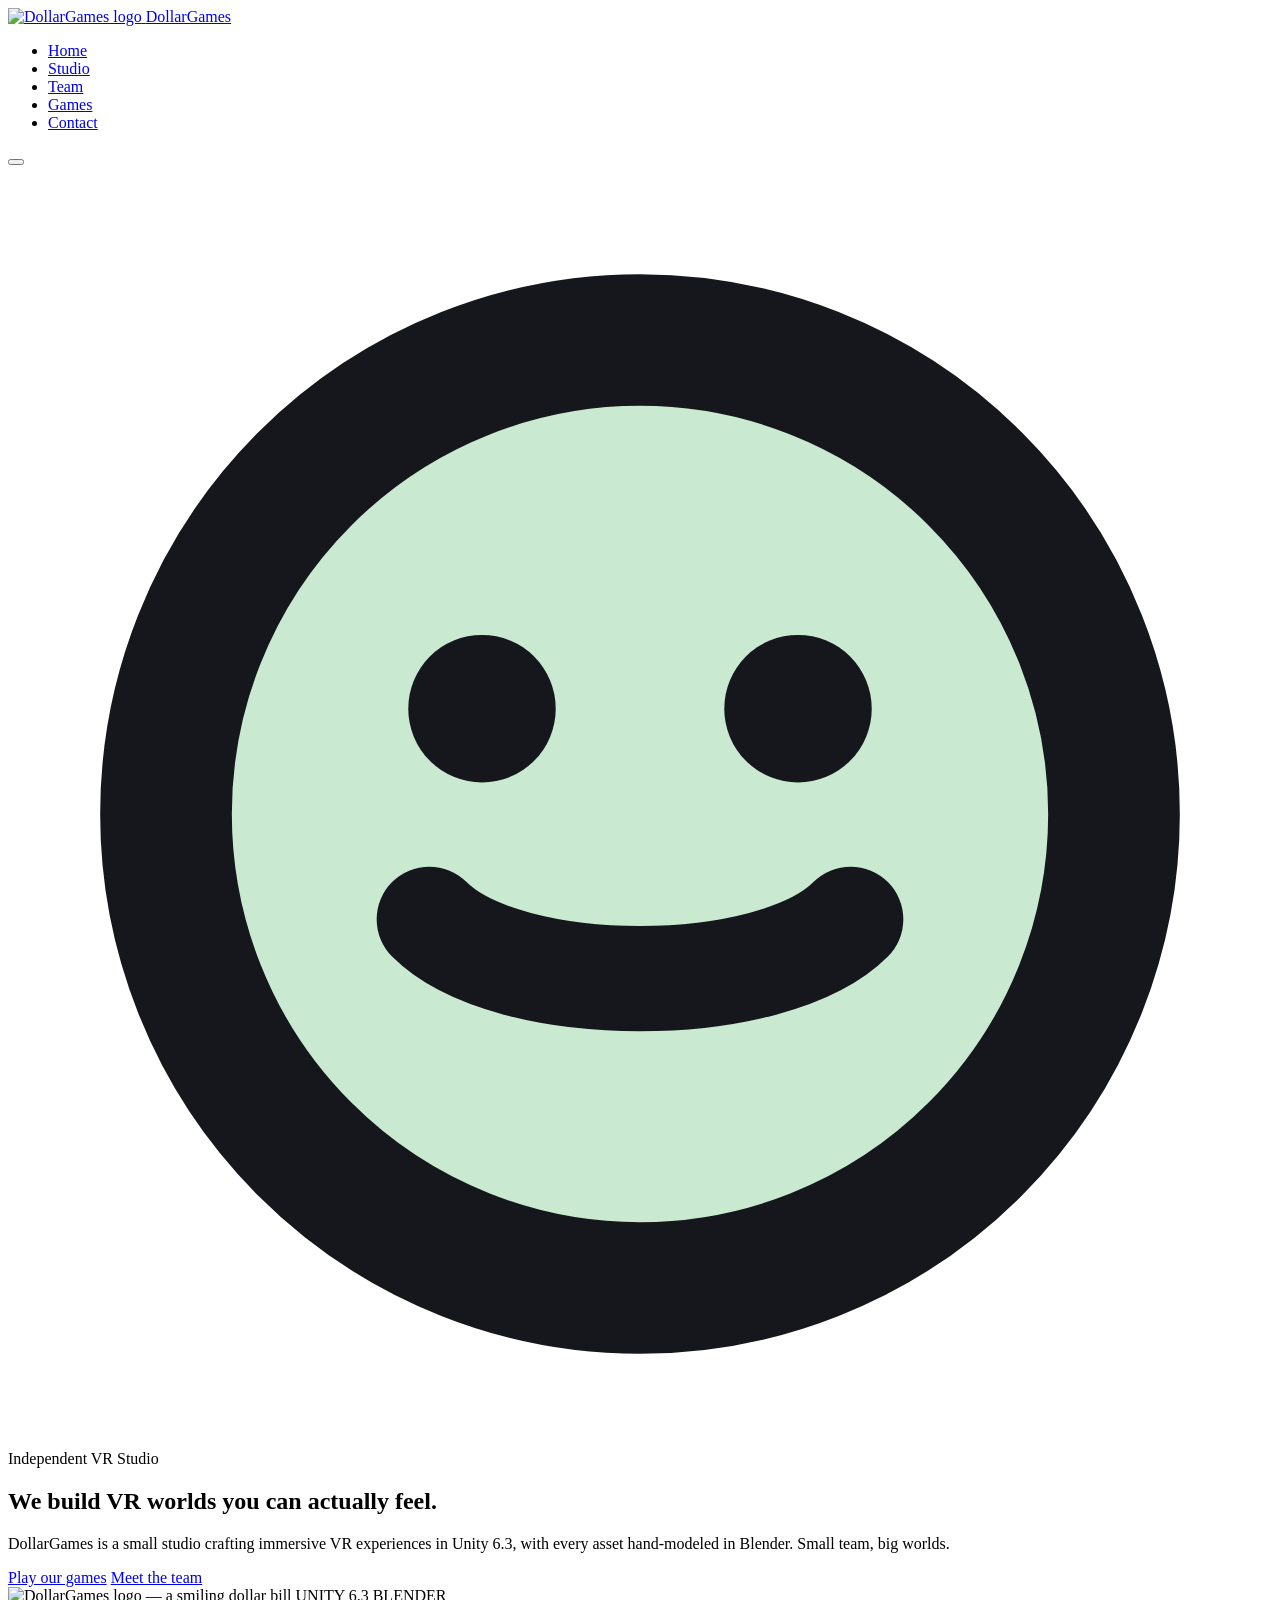
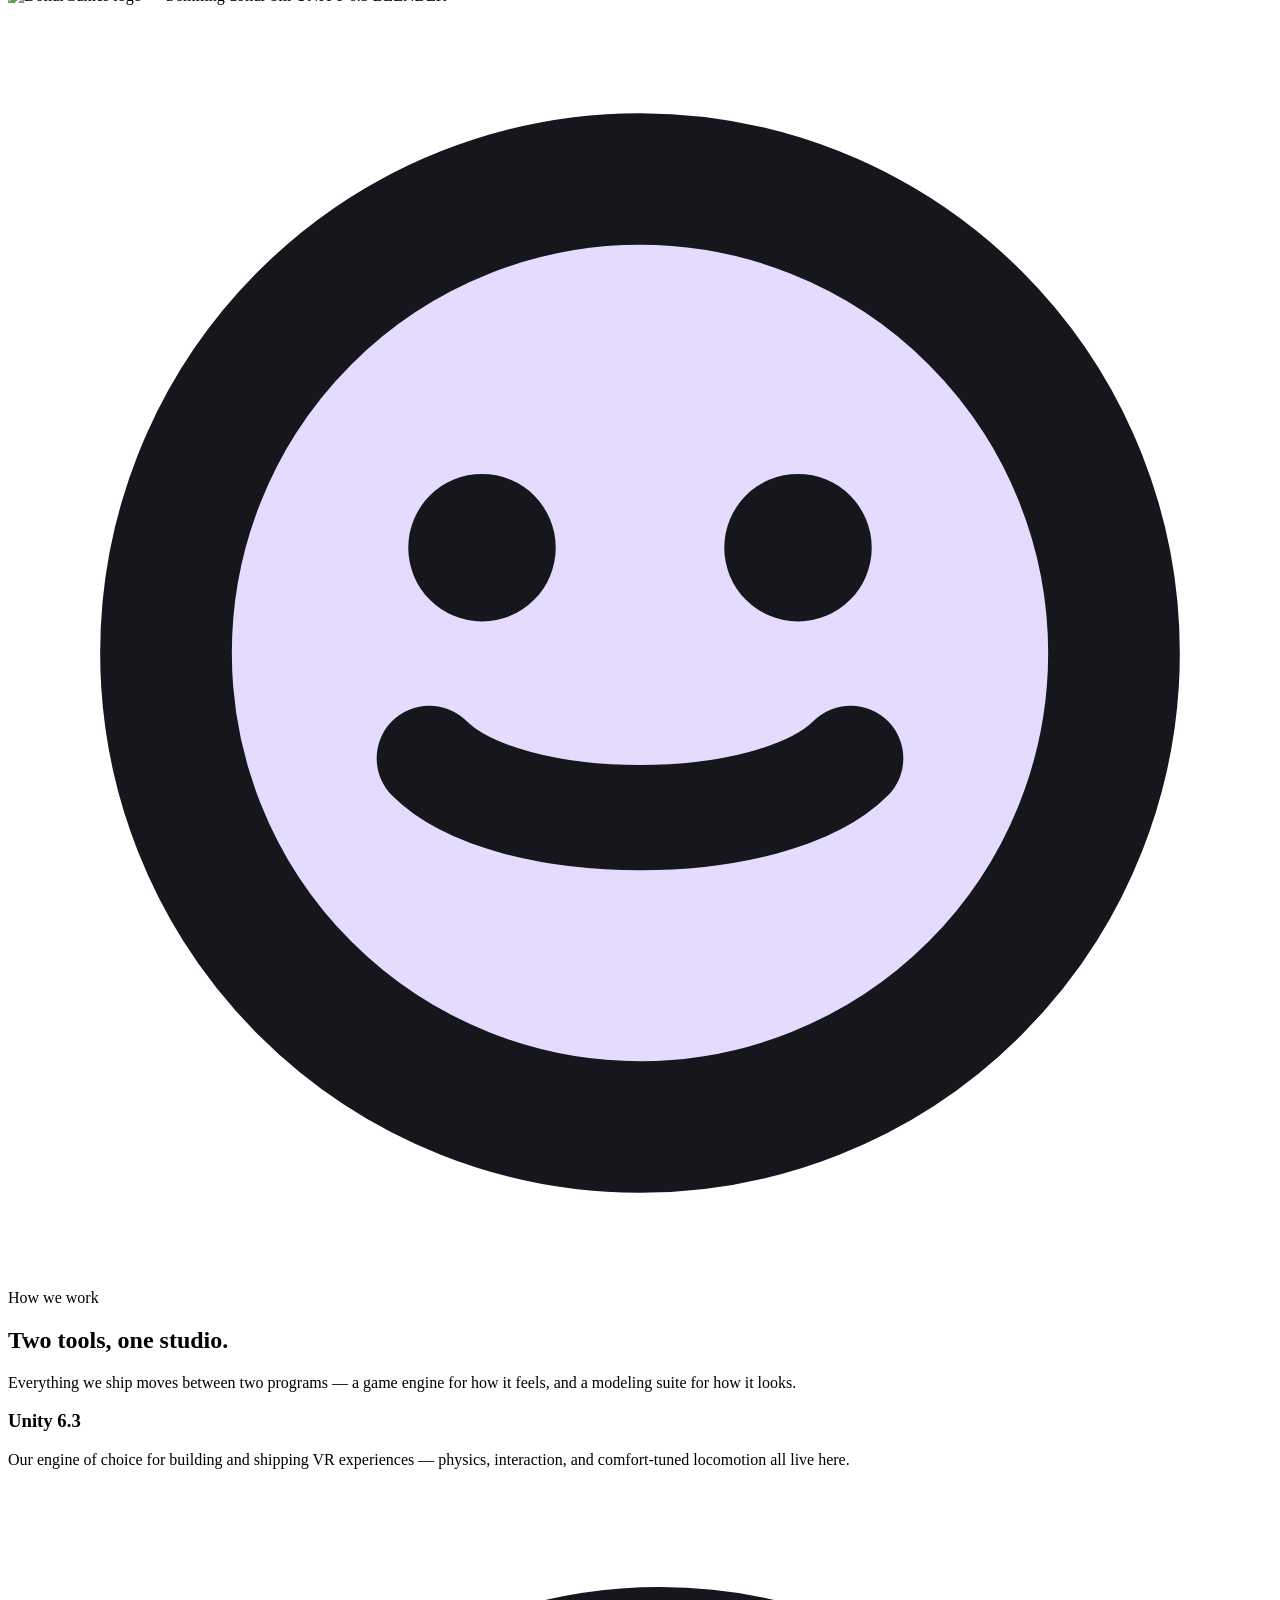
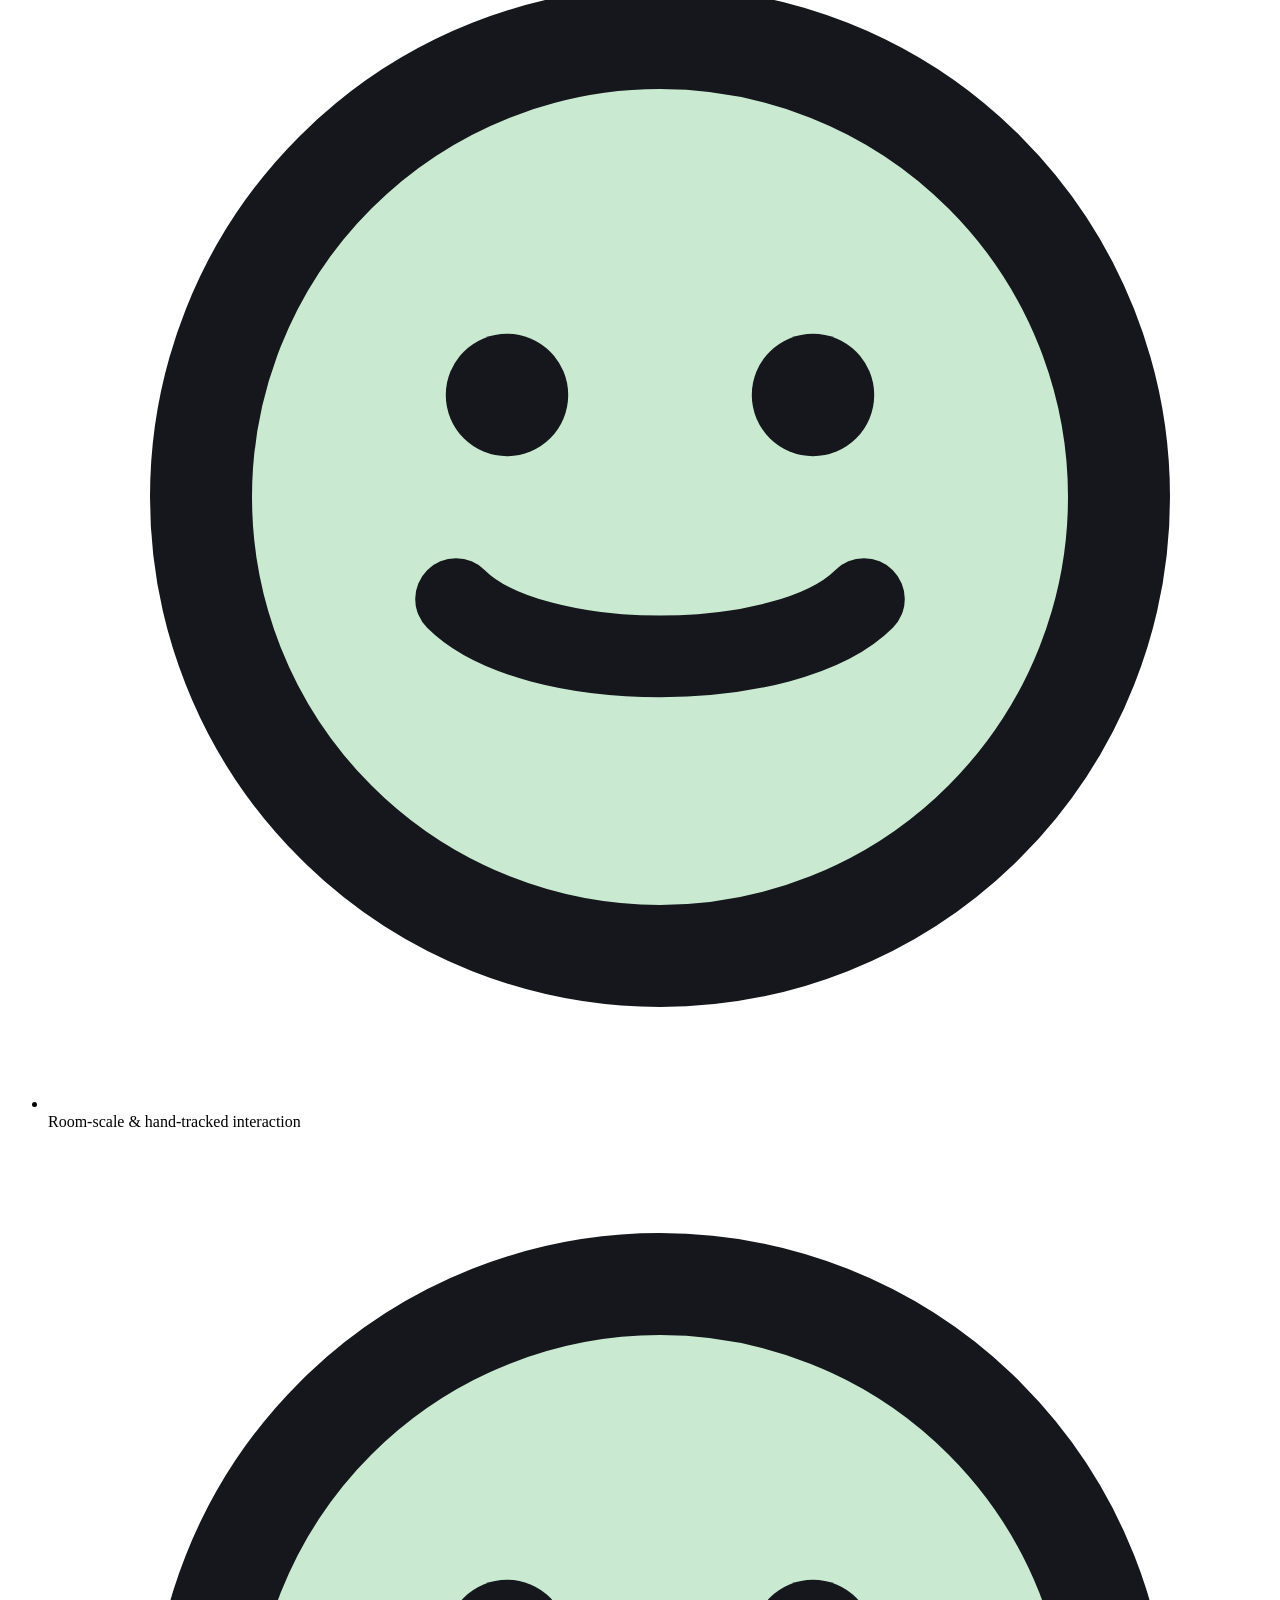
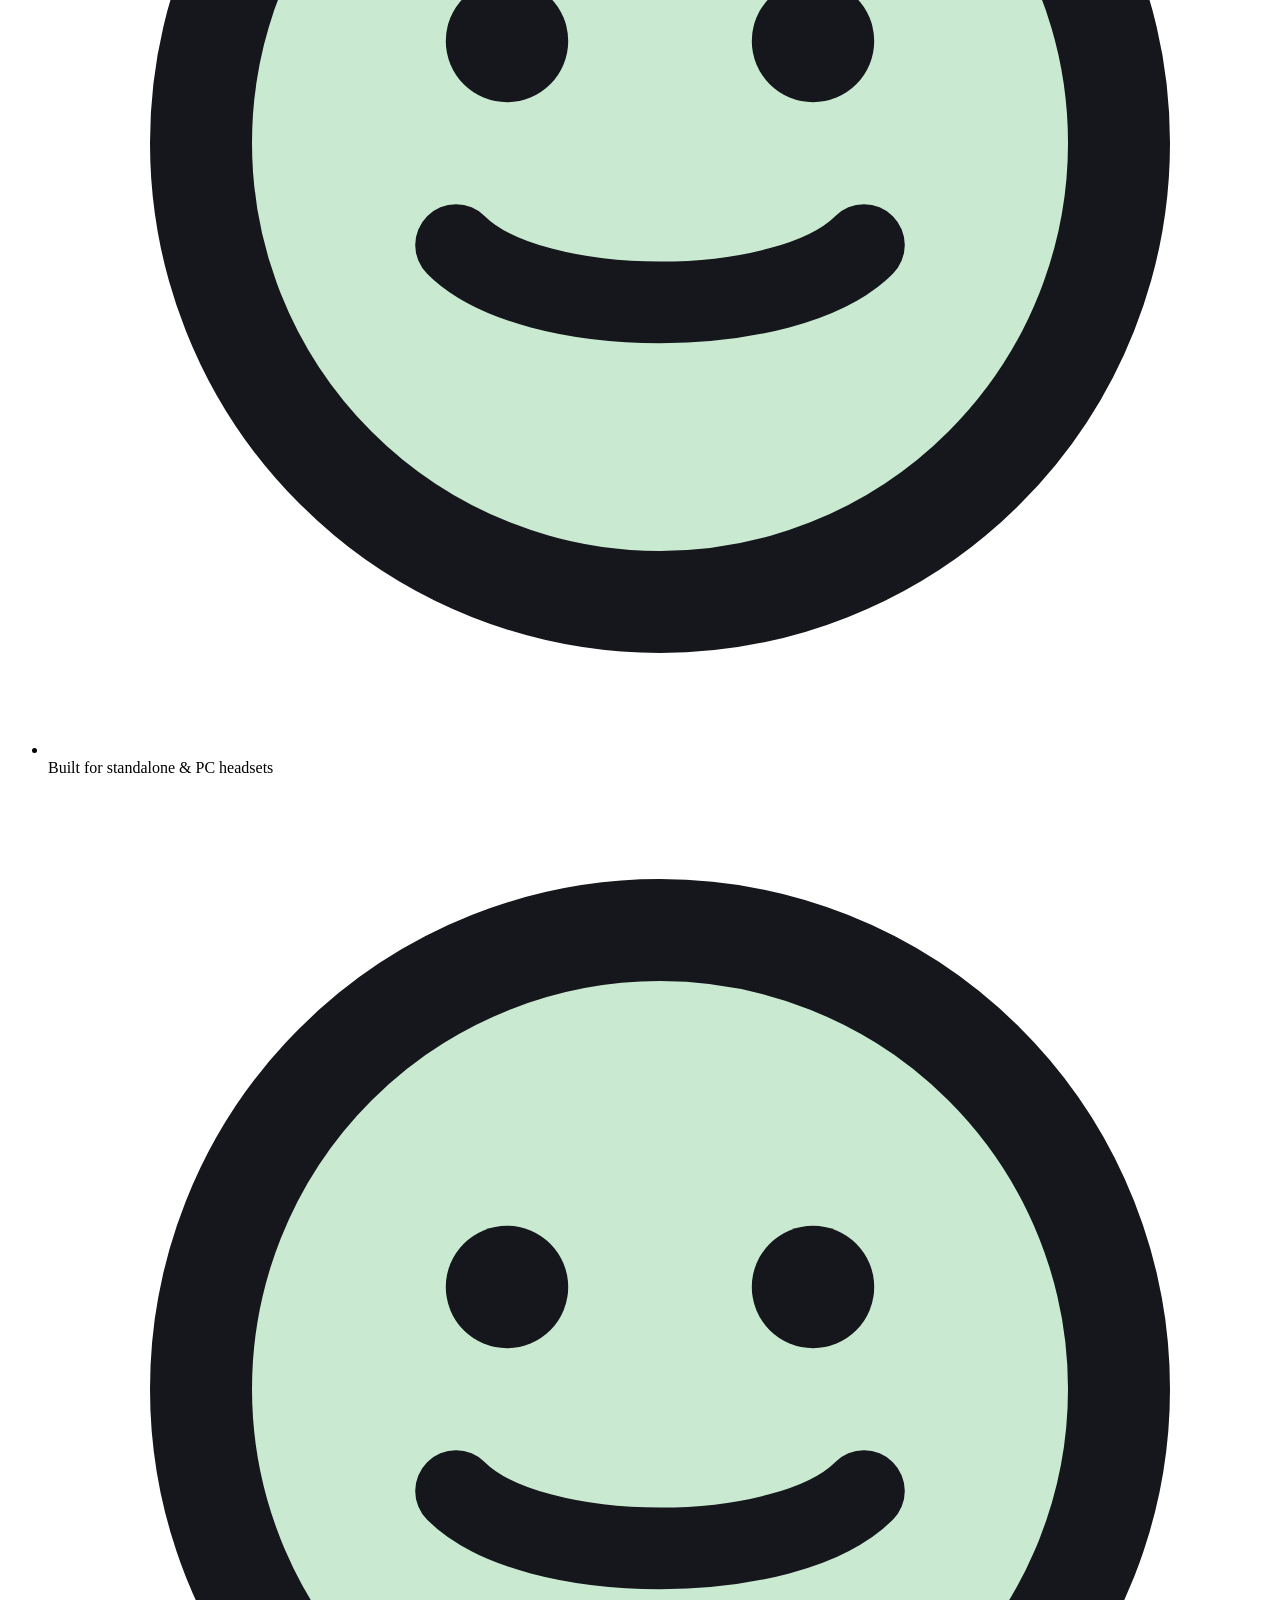
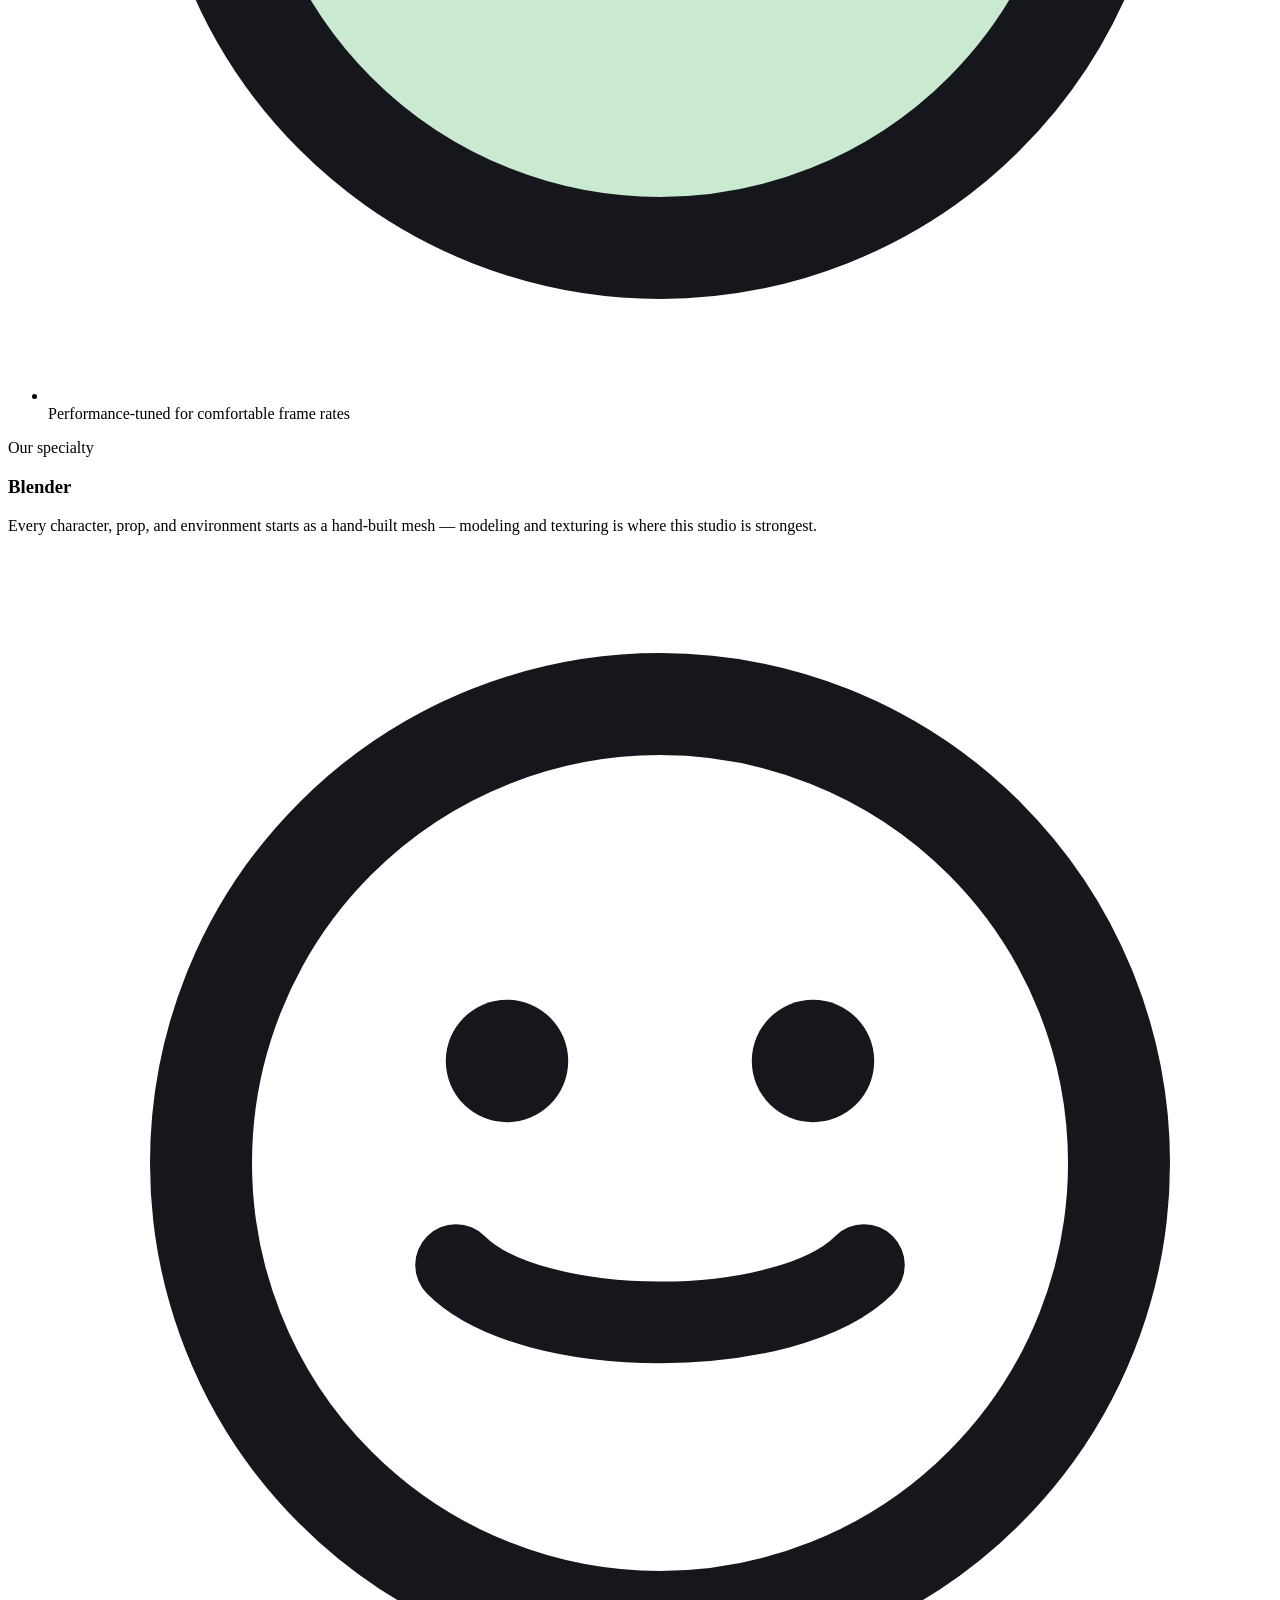
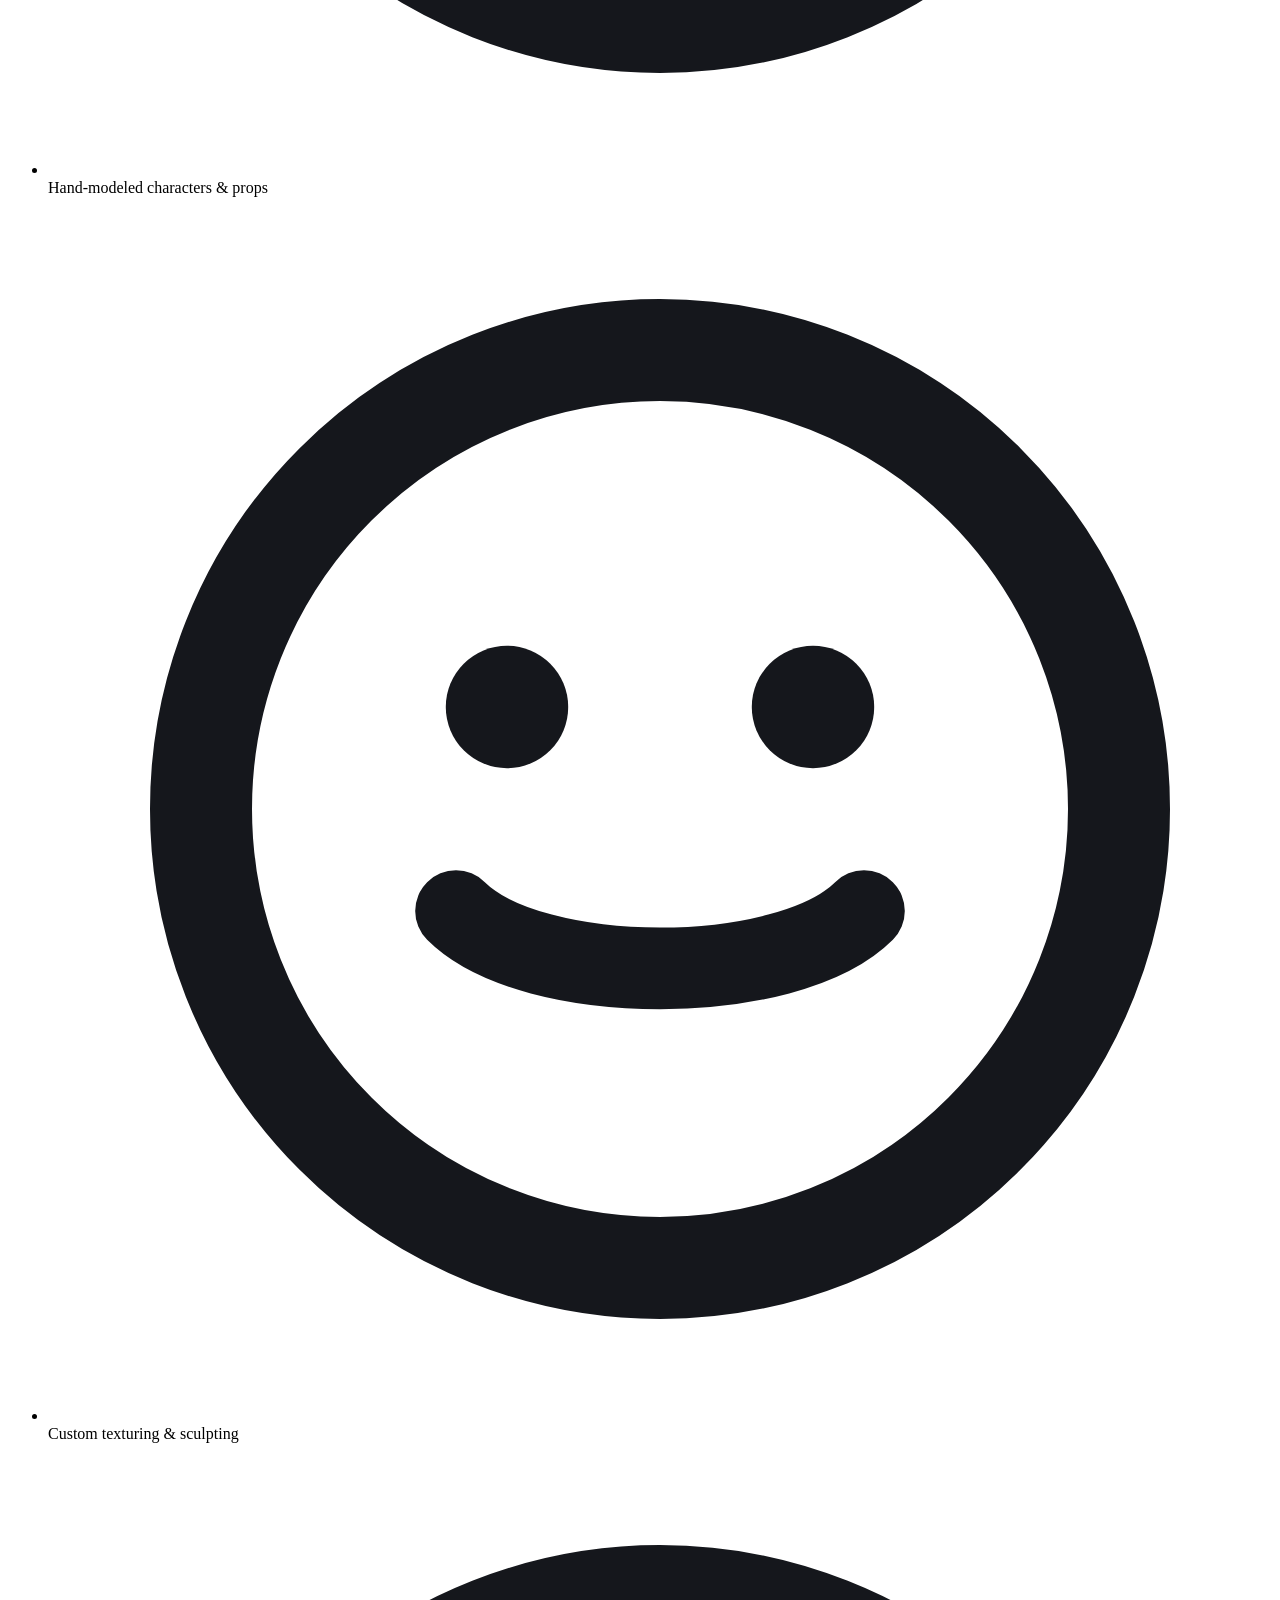
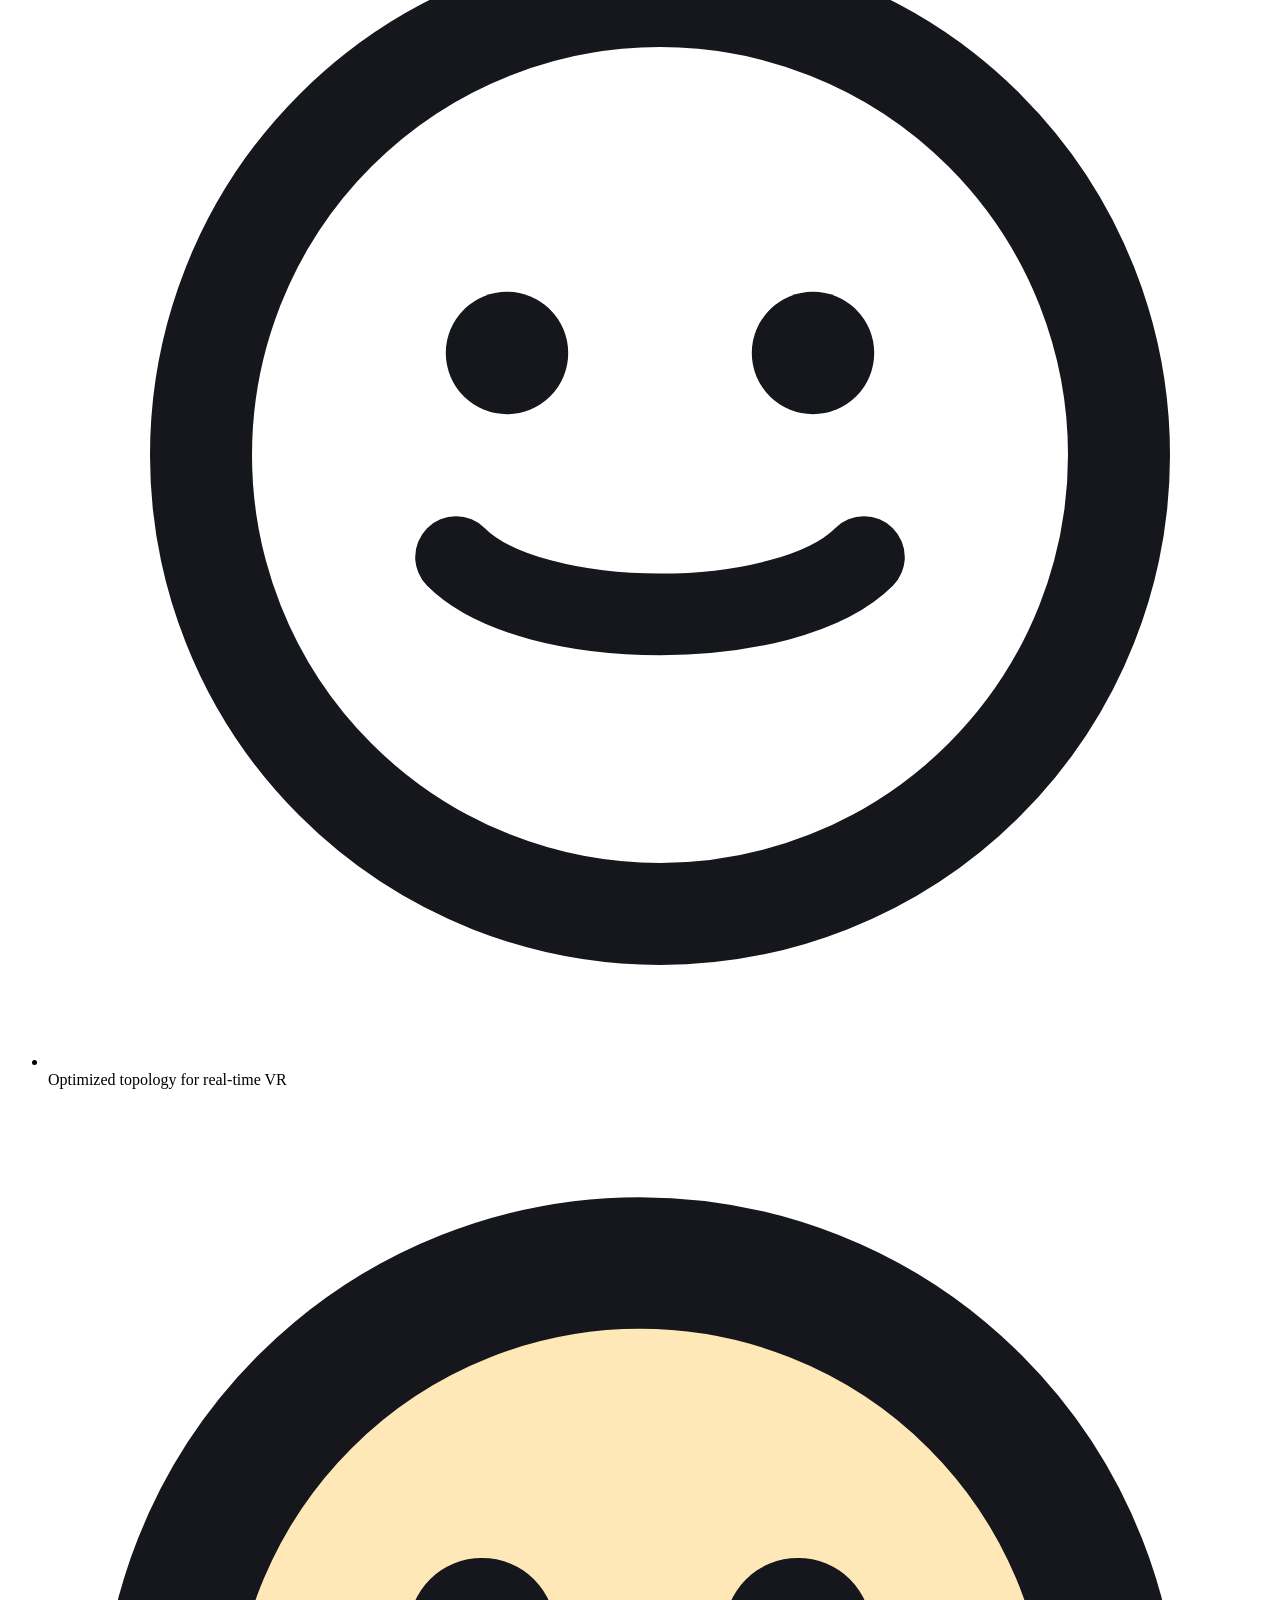
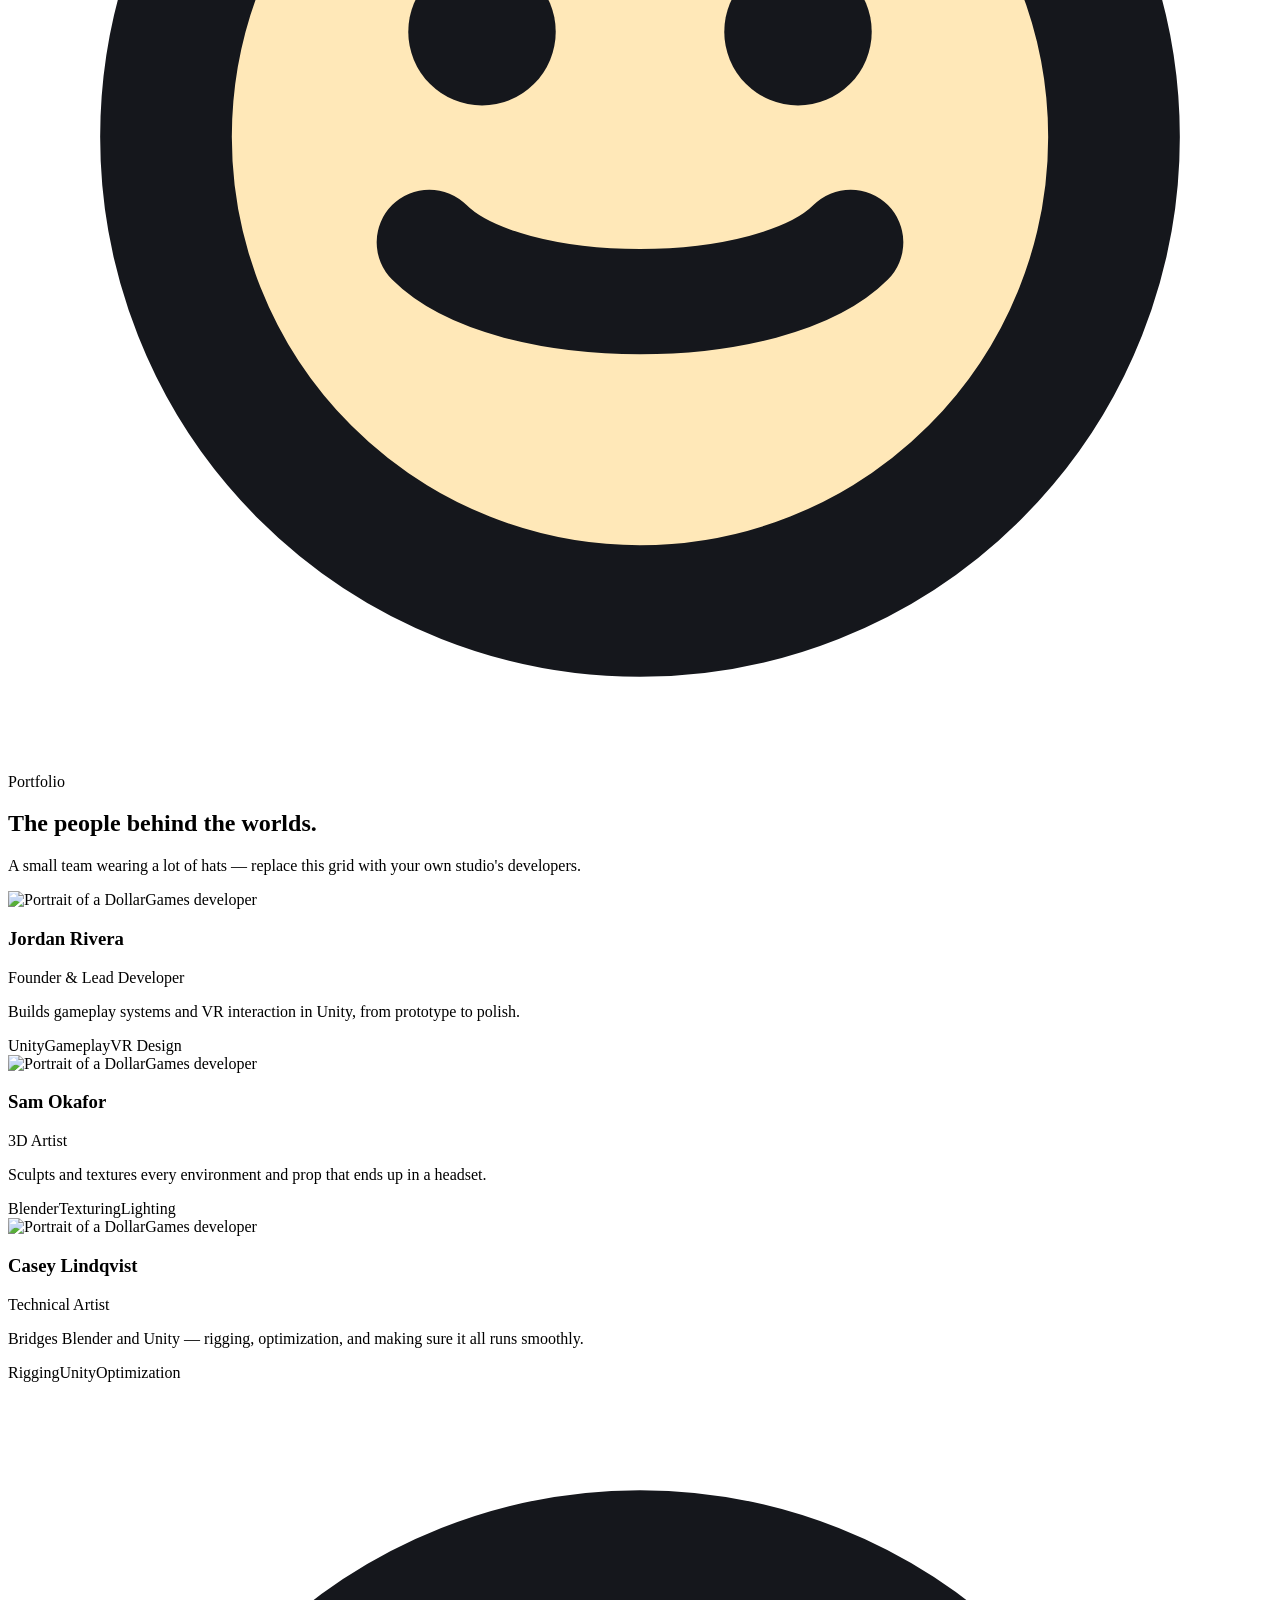
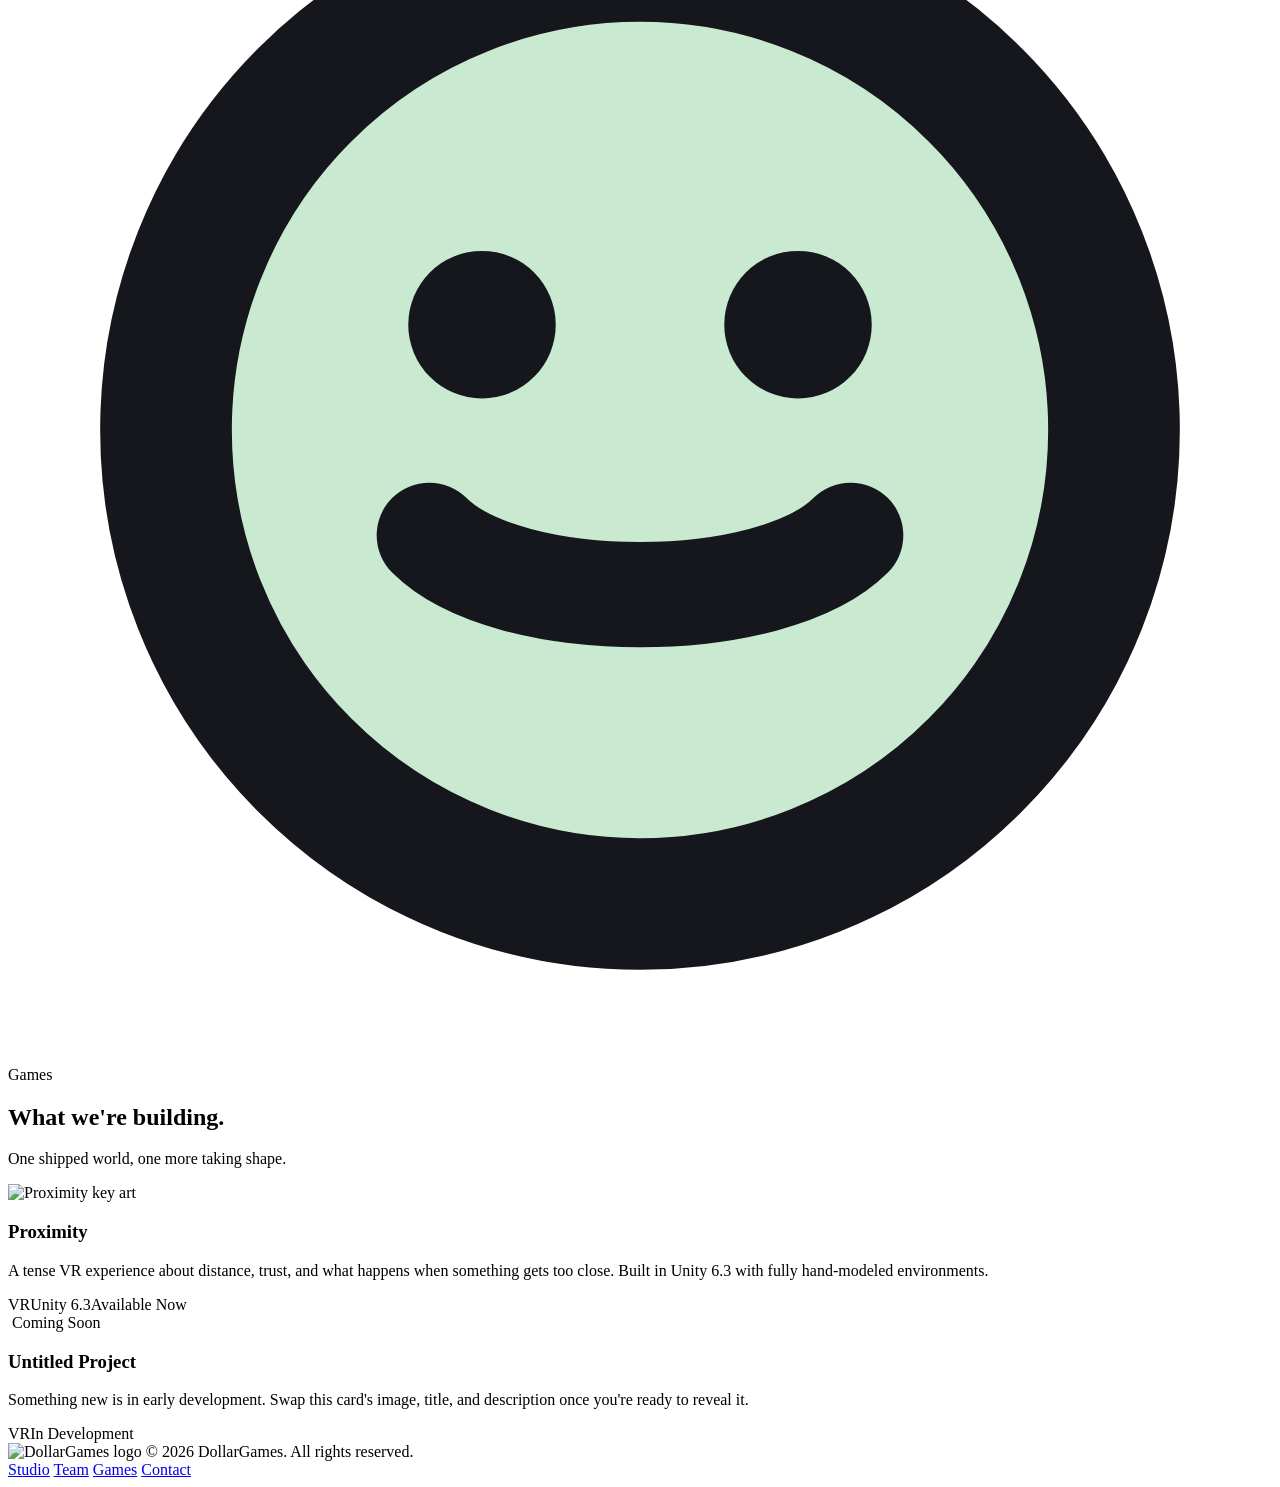
==== index.html @ 0a0d00e3 "Add files via upload" ====
<!DOCTYPE html>
<html lang="en">
<head>
<meta charset="UTF-8" />
<meta name="viewport" content="width=device-width, initial-scale=1.0" />
<title>DollarGames — VR Experiences, Built by Hand</title>
<meta name="description" content="DollarGames is a small VR game studio building experiences in Unity 6.3 with hand-crafted 3D art from Blender." />
<link rel="icon" href="assets/images/logo.png" />

<!-- Fonts: swap these families in css/style.css (:root) to re-theme the type -->
<link rel="preconnect" href="https://fonts.googleapis.com">
<link rel="preconnect" href="https://fonts.gstatic.com" crossorigin>
<link href="https://fonts.googleapis.com/css2?family=Archivo+Black&family=IBM+Plex+Mono:wght@400;600&family=Inter:wght@400;500;600&display=swap" rel="stylesheet">

<link rel="stylesheet" href="css/style.css" />
</head>
<body>

<!-- ============================================================
     Hand-drawn "wobble" filter — makes borders look ink-sketched,
     matching the DollarGames logo. Applied via class="wobble".
     Present once per page; do not remove.
     ============================================================ -->
<svg width="0" height="0" style="position:absolute">
  <filter id="wobble">
    <feTurbulence type="fractalNoise" baseFrequency="0.012" numOctaves="2" result="noise" seed="4" />
    <feDisplacementMap in="SourceGraphic" in2="noise" scale="4" />
  </filter>
</svg>

<!-- ============================================================
     HEADER / NAV — appears identically on every page.
     Edit the studio name and links here.
     ============================================================ -->
<header class="site-header wobble">
  <div class="container">
    <a href="index.html" class="brand">
      <img src="assets/images/logo.png" alt="DollarGames logo" />
      <span>DollarGames</span>
    </a>
    <nav class="main-nav" aria-label="Primary">
      <ul>
        <li><a href="index.html#hero">Home</a></li>
        <li><a href="index.html#studio">Studio</a></li>
        <li><a href="index.html#team">Team</a></li>
        <li><a href="index.html#games">Games</a></li>
        <li><a href="contact.html">Contact</a></li>
      </ul>
    </nav>
    <button class="nav-toggle" aria-label="Toggle menu" aria-expanded="false">
      <span></span>
    </button>
  </div>
</header>

<!-- ============================================================
     HERO — replace the headline, subhead, and hero image below.
     ============================================================ -->
<section id="hero" class="hero">
  <div class="container">
    <div class="hero-copy">
      <p class="eyebrow">
        <svg class="doodle-smile" viewBox="0 0 24 24" fill="none"><circle cx="12" cy="12" r="9" fill="#C9EAD1" stroke="#15171C" stroke-width="2.5"/><circle cx="9" cy="10" r="1.4" fill="#15171C"/><circle cx="15" cy="10" r="1.4" fill="#15171C"/><path d="M8 14c1.5 1.5 6.5 1.5 8 0" stroke="#15171C" stroke-width="2" stroke-linecap="round"/></svg>
        Independent VR Studio
      </p>
      <h1>We build <span class="highlight">VR worlds</span> you can actually feel.</h1>
      <p class="lede">DollarGames is a small studio crafting immersive VR experiences in Unity 6.3, with every asset hand-modeled in Blender. Small team, big worlds.</p>
      <div class="hero-actions">
        <a href="#games" class="btn">Play our games</a>
        <a href="#team" class="btn btn-ghost wobble">Meet the team</a>
      </div>
    </div>
    <div class="hero-art">
      <img src="assets/images/logo.png" alt="DollarGames logo — a smiling dollar bill" />
      <span class="tag-float t1 wobble">UNITY 6.3</span>
      <span class="tag-float t2 wobble">BLENDER</span>
    </div>
  </div>
</section>

<!-- ============================================================
     STUDIO / TOOLS — replace the copy in each card as needed.
     ============================================================ -->
<section id="studio" class="section section-alt">
  <div class="container">
    <div class="section-head reveal">
      <p class="eyebrow">
        <svg class="doodle-smile" viewBox="0 0 24 24" fill="none"><circle cx="12" cy="12" r="9" fill="#E4DBFF" stroke="#15171C" stroke-width="2.5"/><circle cx="9" cy="10" r="1.4" fill="#15171C"/><circle cx="15" cy="10" r="1.4" fill="#15171C"/><path d="M8 14c1.5 1.5 6.5 1.5 8 0" stroke="#15171C" stroke-width="2" stroke-linecap="round"/></svg>
        How we work
      </p>
      <h2>Two tools, one studio.</h2>
      <p>Everything we ship moves between two programs — a game engine for how it feels, and a modeling suite for how it looks.</p>
    </div>

    <div class="tool-grid">
      <div class="tool-card wobble reveal">
        <h3>Unity 6.3</h3>
        <p>Our engine of choice for building and shipping VR experiences — physics, interaction, and comfort-tuned locomotion all live here.</p>
        <ul>
          <li><svg class="doodle-smile" viewBox="0 0 24 24" fill="none"><circle cx="12" cy="12" r="9" fill="#C9EAD1" stroke="#15171C" stroke-width="2"/><circle cx="9" cy="10" r="1.2" fill="#15171C"/><circle cx="15" cy="10" r="1.2" fill="#15171C"/><path d="M8 14c1.5 1.5 6.5 1.5 8 0" stroke="#15171C" stroke-width="1.6" stroke-linecap="round"/></svg> Room-scale &amp; hand-tracked interaction</li>
          <li><svg class="doodle-smile" viewBox="0 0 24 24" fill="none"><circle cx="12" cy="12" r="9" fill="#C9EAD1" stroke="#15171C" stroke-width="2"/><circle cx="9" cy="10" r="1.2" fill="#15171C"/><circle cx="15" cy="10" r="1.2" fill="#15171C"/><path d="M8 14c1.5 1.5 6.5 1.5 8 0" stroke="#15171C" stroke-width="1.6" stroke-linecap="round"/></svg> Built for standalone &amp; PC headsets</li>
          <li><svg class="doodle-smile" viewBox="0 0 24 24" fill="none"><circle cx="12" cy="12" r="9" fill="#C9EAD1" stroke="#15171C" stroke-width="2"/><circle cx="9" cy="10" r="1.2" fill="#15171C"/><circle cx="15" cy="10" r="1.2" fill="#15171C"/><path d="M8 14c1.5 1.5 6.5 1.5 8 0" stroke="#15171C" stroke-width="1.6" stroke-linecap="round"/></svg> Performance-tuned for comfortable frame rates</li>
        </ul>
      </div>

      <div class="tool-card wobble is-specialty reveal">
        <span class="ribbon wobble">Our specialty</span>
        <h3>Blender</h3>
        <p>Every character, prop, and environment starts as a hand-built mesh — modeling and texturing is where this studio is strongest.</p>
        <ul>
          <li><svg class="doodle-smile" viewBox="0 0 24 24" fill="none"><circle cx="12" cy="12" r="9" fill="#fff" stroke="#15171C" stroke-width="2"/><circle cx="9" cy="10" r="1.2" fill="#15171C"/><circle cx="15" cy="10" r="1.2" fill="#15171C"/><path d="M8 14c1.5 1.5 6.5 1.5 8 0" stroke="#15171C" stroke-width="1.6" stroke-linecap="round"/></svg> Hand-modeled characters &amp; props</li>
          <li><svg class="doodle-smile" viewBox="0 0 24 24" fill="none"><circle cx="12" cy="12" r="9" fill="#fff" stroke="#15171C" stroke-width="2"/><circle cx="9" cy="10" r="1.2" fill="#15171C"/><circle cx="15" cy="10" r="1.2" fill="#15171C"/><path d="M8 14c1.5 1.5 6.5 1.5 8 0" stroke="#15171C" stroke-width="1.6" stroke-linecap="round"/></svg> Custom texturing &amp; sculpting</li>
          <li><svg class="doodle-smile" viewBox="0 0 24 24" fill="none"><circle cx="12" cy="12" r="9" fill="#fff" stroke="#15171C" stroke-width="2"/><circle cx="9" cy="10" r="1.2" fill="#15171C"/><circle cx="15" cy="10" r="1.2" fill="#15171C"/><path d="M8 14c1.5 1.5 6.5 1.5 8 0" stroke="#15171C" stroke-width="1.6" stroke-linecap="round"/></svg> Optimized topology for real-time VR</li>
        </ul>
      </div>
    </div>
  </div>
</section>

<!-- ============================================================
     TEAM / PORTFOLIO — duplicate a .dev-card to add a developer.
     Replace image, name, role, bio, and tags for each person.
     ============================================================ -->
<section id="team" class="section">
  <div class="container">
    <div class="section-head reveal">
      <p class="eyebrow">
        <svg class="doodle-smile" viewBox="0 0 24 24" fill="none"><circle cx="12" cy="12" r="9" fill="#FFE8B8" stroke="#15171C" stroke-width="2.5"/><circle cx="9" cy="10" r="1.4" fill="#15171C"/><circle cx="15" cy="10" r="1.4" fill="#15171C"/><path d="M8 14c1.5 1.5 6.5 1.5 8 0" stroke="#15171C" stroke-width="2" stroke-linecap="round"/></svg>
        Portfolio
      </p>
      <h2>The people behind the worlds.</h2>
      <p>A small team wearing a lot of hats — replace this grid with your own studio's developers.</p>
    </div>

    <div class="team-grid">
      <!-- Developer 1 -->
      <article class="dev-card wobble reveal">
        <div class="avatar"><img src="assets/images/dev-1.svg" alt="Portrait of a DollarGames developer" /></div>
        <div class="dev-info">
          <h3>Jordan Rivera</h3>
          <p class="role">Founder &amp; Lead Developer</p>
          <p class="bio">Builds gameplay systems and VR interaction in Unity, from prototype to polish.</p>
          <div class="dev-tags"><span>Unity</span><span>Gameplay</span><span>VR&nbsp;Design</span></div>
        </div>
      </article>

      <!-- Developer 2 -->
      <article class="dev-card wobble reveal">
        <div class="avatar"><img src="assets/images/dev-2.svg" alt="Portrait of a DollarGames developer" /></div>
        <div class="dev-info">
          <h3>Sam Okafor</h3>
          <p class="role">3D Artist</p>
          <p class="bio">Sculpts and textures every environment and prop that ends up in a headset.</p>
          <div class="dev-tags"><span>Blender</span><span>Texturing</span><span>Lighting</span></div>
        </div>
      </article>

      <!-- Developer 3 -->
      <article class="dev-card wobble reveal">
        <div class="avatar"><img src="assets/images/dev-3.svg" alt="Portrait of a DollarGames developer" /></div>
        <div class="dev-info">
          <h3>Casey Lindqvist</h3>
          <p class="role">Technical Artist</p>
          <p class="bio">Bridges Blender and Unity — rigging, optimization, and making sure it all runs smoothly.</p>
          <div class="dev-tags"><span>Rigging</span><span>Unity</span><span>Optimization</span></div>
        </div>
      </article>

      <!-- To add another developer, copy one <article class="dev-card"> block above. -->
    </div>
  </div>
</section>

<!-- ============================================================
     GAMES — Proximity is a live project; the second card is a
     "Coming Soon" placeholder. Duplicate a .game-card to add more.
     ============================================================ -->
<section id="games" class="section section-alt">
  <div class="container">
    <div class="section-head reveal">
      <p class="eyebrow">
        <svg class="doodle-smile" viewBox="0 0 24 24" fill="none"><circle cx="12" cy="12" r="9" fill="#C9EAD1" stroke="#15171C" stroke-width="2.5"/><circle cx="9" cy="10" r="1.4" fill="#15171C"/><circle cx="15" cy="10" r="1.4" fill="#15171C"/><path d="M8 14c1.5 1.5 6.5 1.5 8 0" stroke="#15171C" stroke-width="2" stroke-linecap="round"/></svg>
        Games
      </p>
      <h2>What we're building.</h2>
      <p>One shipped world, one more taking shape.</p>
    </div>

    <div class="games-grid">
      <!-- Proximity -->
      <article class="game-card wobble reveal">
        <div class="cover">
          <img src="assets/images/game-proximity.svg" alt="Proximity key art" />
        </div>
        <div class="game-info">
          <h3>Proximity</h3>
          <p class="desc">A tense VR experience about distance, trust, and what happens when something gets too close. Built in Unity 6.3 with fully hand-modeled environments.</p>
          <div class="game-tags">
            <span>VR</span><span>Unity&nbsp;6.3</span><span>Available&nbsp;Now</span>
          </div>
        </div>
      </article>

      <!-- Coming Soon placeholder -->
      <article class="game-card is-soon wobble reveal">
        <div class="cover">
          <img src="assets/images/coming-soon-bg.svg" alt="" aria-hidden="true" />
          <span class="soon-badge wobble">Coming Soon</span>
        </div>
        <div class="game-info">
          <h3>Untitled Project</h3>
          <p class="desc">Something new is in early development. Swap this card's image, title, and description once you're ready to reveal it.</p>
          <div class="game-tags">
            <span>VR</span><span>In&nbsp;Development</span>
          </div>
        </div>
      </article>

      <!-- To add another game, copy a <article class="game-card"> block above. -->
    </div>
  </div>
</section>

<!-- ============================================================
     FOOTER — appears identically on every page.
     ============================================================ -->
<footer class="site-footer">
  <div class="container">
    <div class="footer-brand">
      <img src="assets/images/logo.png" alt="DollarGames logo" />
      <span>&copy; <span id="year"></span> DollarGames. All rights reserved.</span>
    </div>
    <nav class="footer-links" aria-label="Footer">
      <a href="index.html#studio">Studio</a>
      <a href="index.html#team">Team</a>
      <a href="index.html#games">Games</a>
      <a href="contact.html">Contact</a>
    </nav>
  </div>
</footer>

<script src="js/script.js"></script>
<script>document.getElementById("year").textContent = new Date().getFullYear();</script>
</body>
</html>
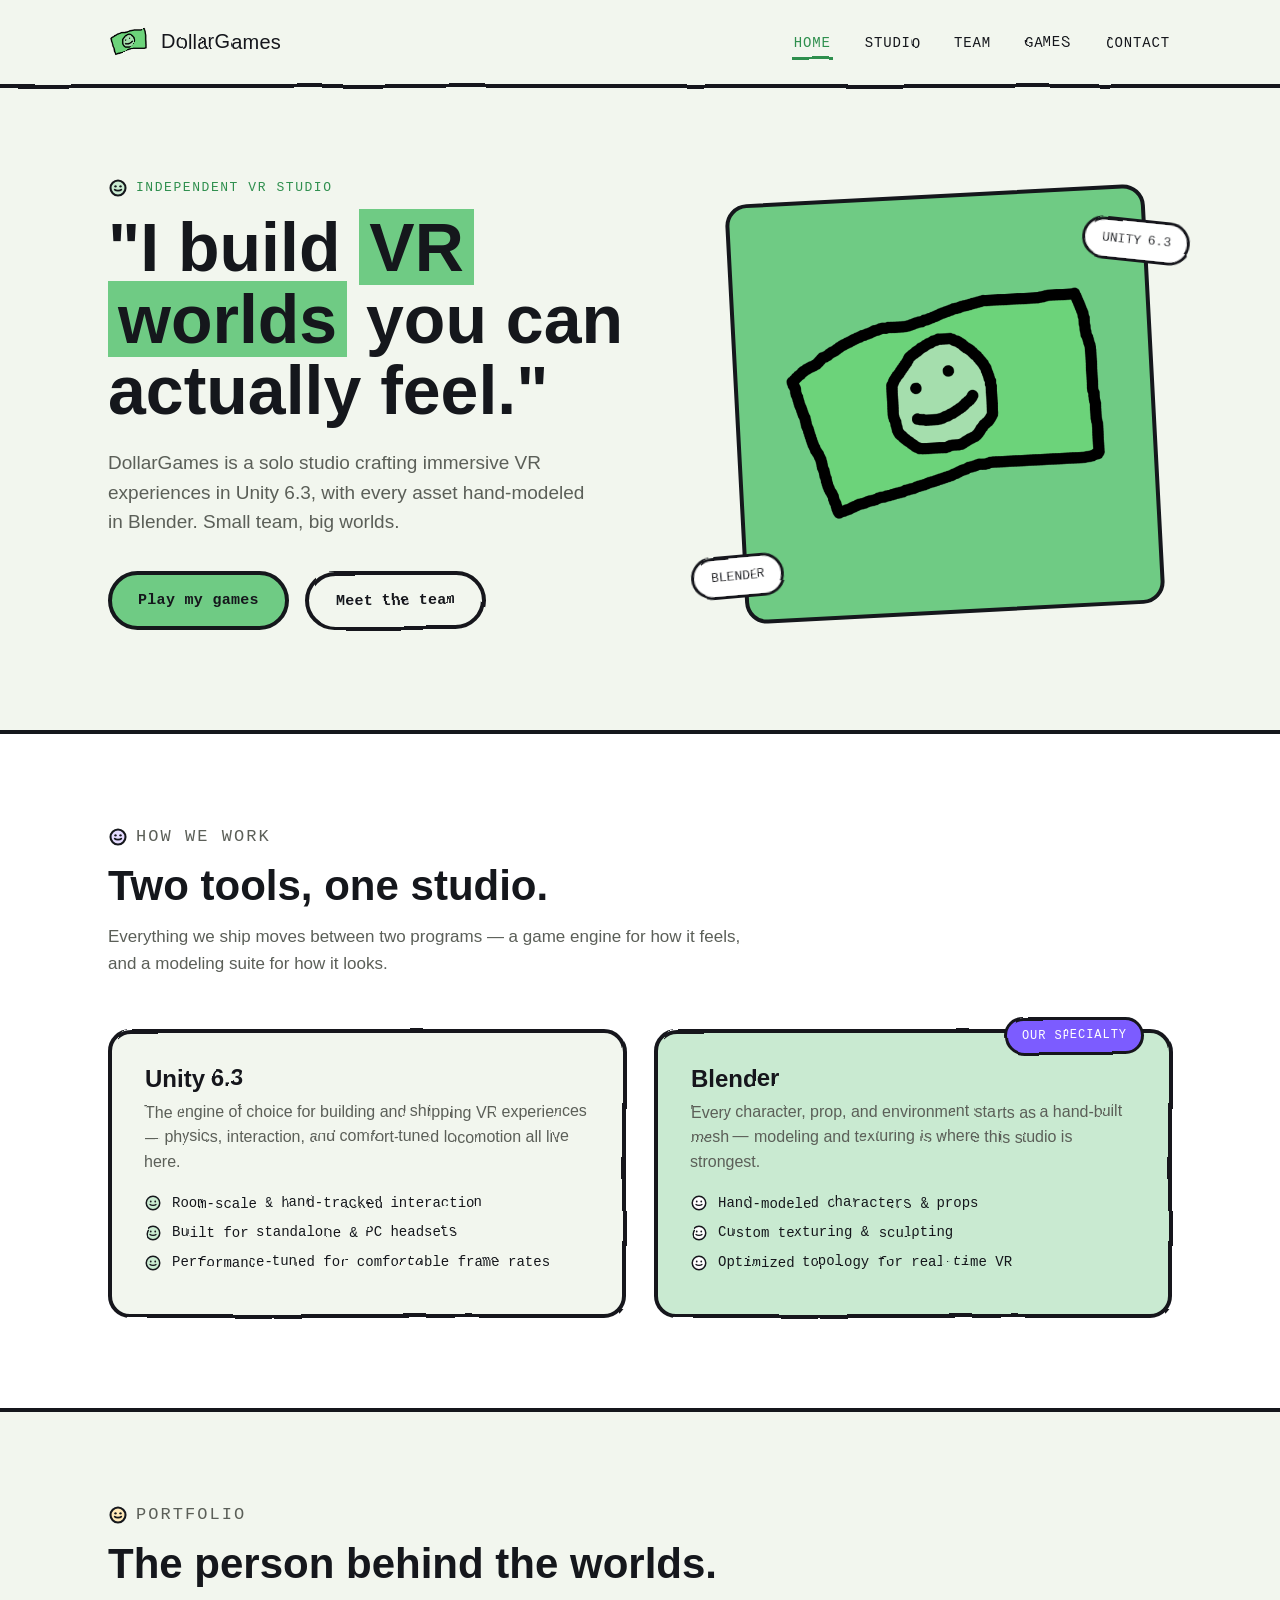
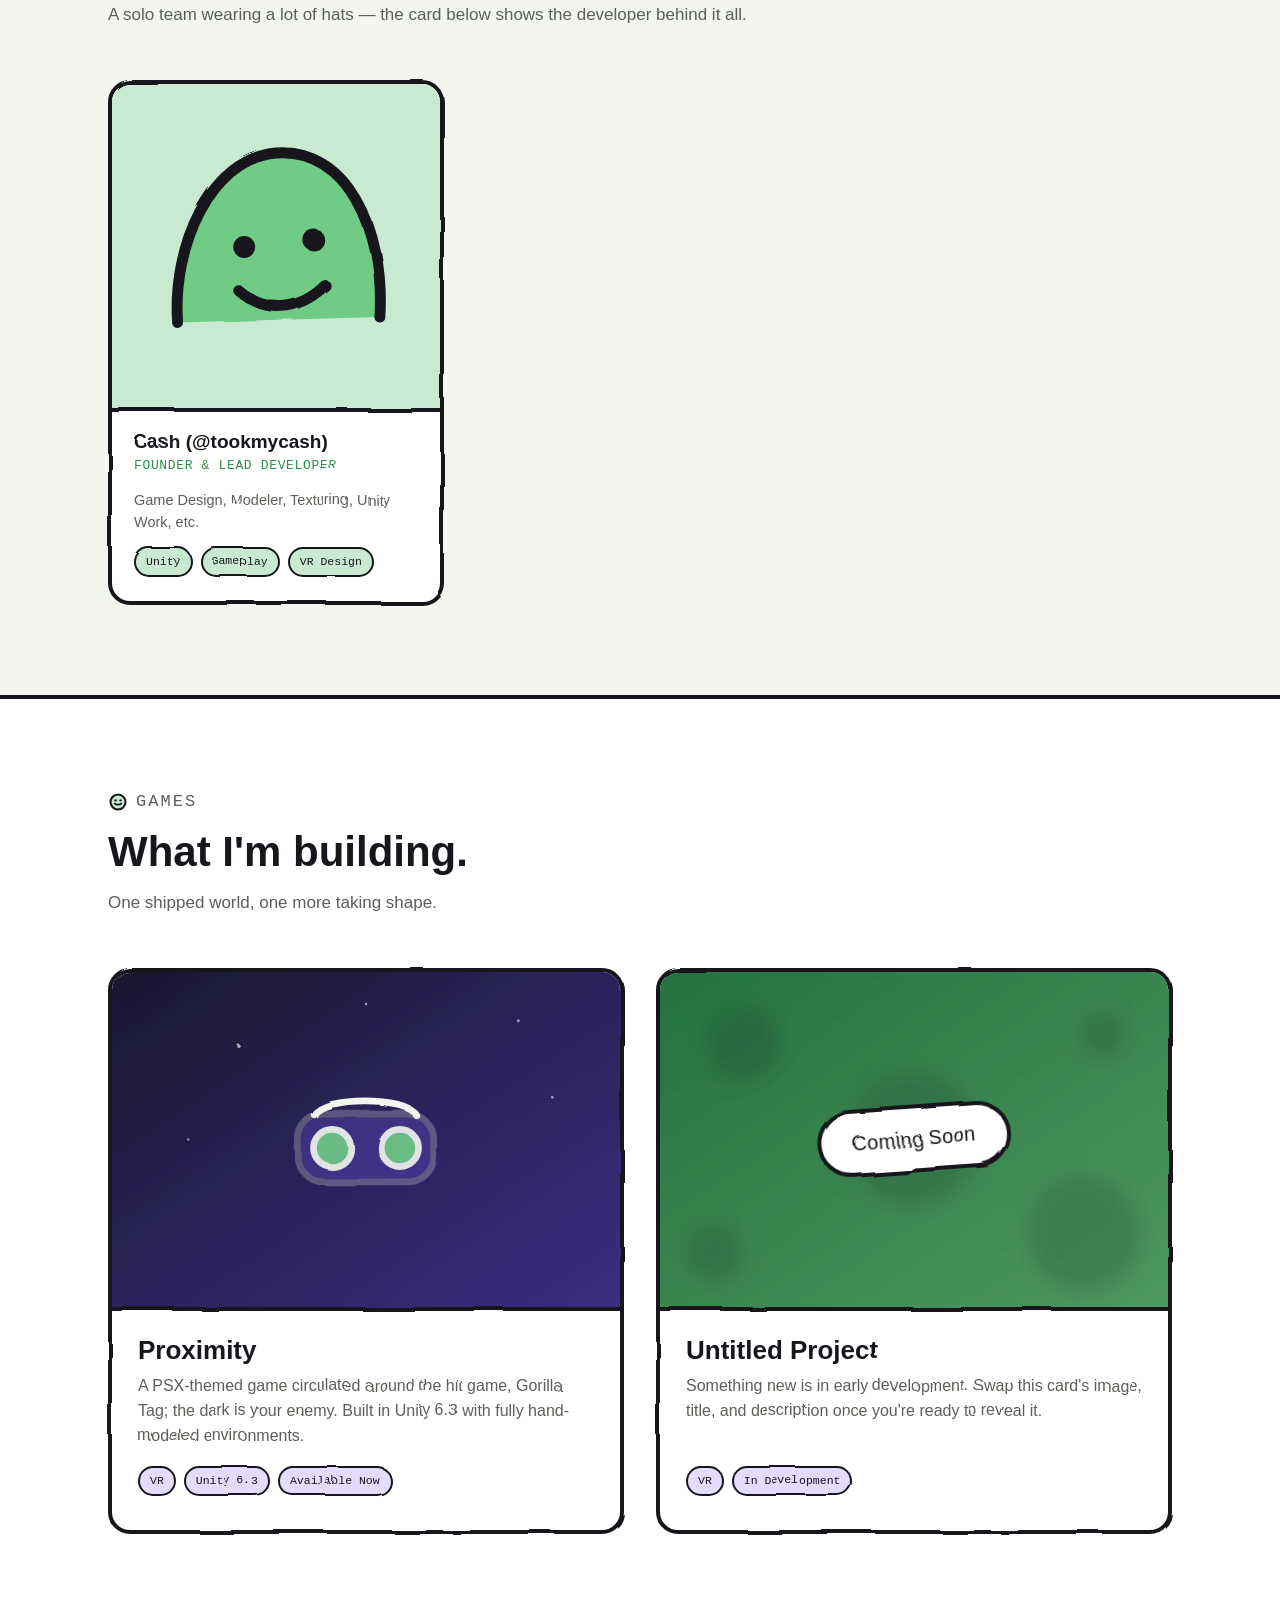
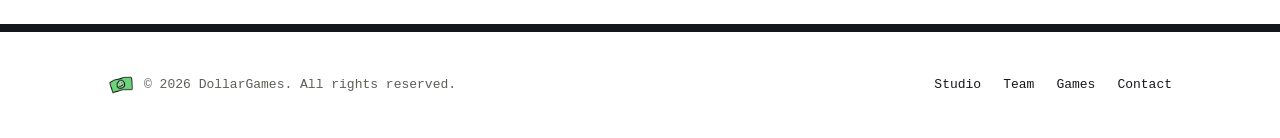
==== commit 5c617028: "Update index.html" ====
--- a/index.html
+++ b/index.html
@@ -63,10 +63,10 @@
         <svg class="doodle-smile" viewBox="0 0 24 24" fill="none"><circle cx="12" cy="12" r="9" fill="#C9EAD1" stroke="#15171C" stroke-width="2.5"/><circle cx="9" cy="10" r="1.4" fill="#15171C"/><circle cx="15" cy="10" r="1.4" fill="#15171C"/><path d="M8 14c1.5 1.5 6.5 1.5 8 0" stroke="#15171C" stroke-width="2" stroke-linecap="round"/></svg>
         Independent VR Studio
       </p>
-      <h1>We build <span class="highlight">VR worlds</span> you can actually feel.</h1>
-      <p class="lede">DollarGames is a small studio crafting immersive VR experiences in Unity 6.3, with every asset hand-modeled in Blender. Small team, big worlds.</p>
+      <h1>"I build <span class="highlight">VR worlds</span> you can actually feel."</h1>
+      <p class="lede">DollarGames is a solo studio crafting immersive VR experiences in Unity 6.3, with every asset hand-modeled in Blender. Small team, big worlds.</p>
       <div class="hero-actions">
-        <a href="#games" class="btn">Play our games</a>
+        <a href="#games" class="btn">Play my games</a>
         <a href="#team" class="btn btn-ghost wobble">Meet the team</a>
       </div>
     </div>
@@ -95,7 +95,7 @@
     <div class="tool-grid">
       <div class="tool-card wobble reveal">
         <h3>Unity 6.3</h3>
-        <p>Our engine of choice for building and shipping VR experiences — physics, interaction, and comfort-tuned locomotion all live here.</p>
+        <p>The engine of choice for building and shipping VR experiences — physics, interaction, and comfort-tuned locomotion all live here.</p>
         <ul>
           <li><svg class="doodle-smile" viewBox="0 0 24 24" fill="none"><circle cx="12" cy="12" r="9" fill="#C9EAD1" stroke="#15171C" stroke-width="2"/><circle cx="9" cy="10" r="1.2" fill="#15171C"/><circle cx="15" cy="10" r="1.2" fill="#15171C"/><path d="M8 14c1.5 1.5 6.5 1.5 8 0" stroke="#15171C" stroke-width="1.6" stroke-linecap="round"/></svg> Room-scale &amp; hand-tracked interaction</li>
           <li><svg class="doodle-smile" viewBox="0 0 24 24" fill="none"><circle cx="12" cy="12" r="9" fill="#C9EAD1" stroke="#15171C" stroke-width="2"/><circle cx="9" cy="10" r="1.2" fill="#15171C"/><circle cx="15" cy="10" r="1.2" fill="#15171C"/><path d="M8 14c1.5 1.5 6.5 1.5 8 0" stroke="#15171C" stroke-width="1.6" stroke-linecap="round"/></svg> Built for standalone &amp; PC headsets</li>
@@ -128,8 +128,8 @@
         <svg class="doodle-smile" viewBox="0 0 24 24" fill="none"><circle cx="12" cy="12" r="9" fill="#FFE8B8" stroke="#15171C" stroke-width="2.5"/><circle cx="9" cy="10" r="1.4" fill="#15171C"/><circle cx="15" cy="10" r="1.4" fill="#15171C"/><path d="M8 14c1.5 1.5 6.5 1.5 8 0" stroke="#15171C" stroke-width="2" stroke-linecap="round"/></svg>
         Portfolio
       </p>
-      <h2>The people behind the worlds.</h2>
-      <p>A small team wearing a lot of hats — replace this grid with your own studio's developers.</p>
+      <h2>The person behind the worlds.</h2>
+      <p>A solo team wearing a lot of hats — the card below shows the developer behind it all.</p>
     </div>
 
     <div class="team-grid">
@@ -137,32 +137,10 @@
       <article class="dev-card wobble reveal">
         <div class="avatar"><img src="assets/images/dev-1.svg" alt="Portrait of a DollarGames developer" /></div>
         <div class="dev-info">
-          <h3>Jordan Rivera</h3>
+          <h3>Cash (@tookmycash)</h3>
           <p class="role">Founder &amp; Lead Developer</p>
-          <p class="bio">Builds gameplay systems and VR interaction in Unity, from prototype to polish.</p>
+          <p class="bio">Game Design, Modeler, Texturing, Unity Work, etc.</p>
           <div class="dev-tags"><span>Unity</span><span>Gameplay</span><span>VR&nbsp;Design</span></div>
-        </div>
-      </article>
-
-      <!-- Developer 2 -->
-      <article class="dev-card wobble reveal">
-        <div class="avatar"><img src="assets/images/dev-2.svg" alt="Portrait of a DollarGames developer" /></div>
-        <div class="dev-info">
-          <h3>Sam Okafor</h3>
-          <p class="role">3D Artist</p>
-          <p class="bio">Sculpts and textures every environment and prop that ends up in a headset.</p>
-          <div class="dev-tags"><span>Blender</span><span>Texturing</span><span>Lighting</span></div>
-        </div>
-      </article>
-
-      <!-- Developer 3 -->
-      <article class="dev-card wobble reveal">
-        <div class="avatar"><img src="assets/images/dev-3.svg" alt="Portrait of a DollarGames developer" /></div>
-        <div class="dev-info">
-          <h3>Casey Lindqvist</h3>
-          <p class="role">Technical Artist</p>
-          <p class="bio">Bridges Blender and Unity — rigging, optimization, and making sure it all runs smoothly.</p>
-          <div class="dev-tags"><span>Rigging</span><span>Unity</span><span>Optimization</span></div>
         </div>
       </article>
 
@@ -182,7 +160,7 @@
         <svg class="doodle-smile" viewBox="0 0 24 24" fill="none"><circle cx="12" cy="12" r="9" fill="#C9EAD1" stroke="#15171C" stroke-width="2.5"/><circle cx="9" cy="10" r="1.4" fill="#15171C"/><circle cx="15" cy="10" r="1.4" fill="#15171C"/><path d="M8 14c1.5 1.5 6.5 1.5 8 0" stroke="#15171C" stroke-width="2" stroke-linecap="round"/></svg>
         Games
       </p>
-      <h2>What we're building.</h2>
+      <h2>What I'm building.</h2>
       <p>One shipped world, one more taking shape.</p>
     </div>
 
@@ -194,7 +172,7 @@
         </div>
         <div class="game-info">
           <h3>Proximity</h3>
-          <p class="desc">A tense VR experience about distance, trust, and what happens when something gets too close. Built in Unity 6.3 with fully hand-modeled environments.</p>
+          <p class="desc">A PSX-themed game circulated around the hit game, Gorilla Tag; the dark is your enemy. Built in Unity 6.3 with fully hand-modeled environments.</p>
           <div class="game-tags">
             <span>VR</span><span>Unity&nbsp;6.3</span><span>Available&nbsp;Now</span>
           </div>
--- a/css/style.css
+++ b/css/style.css
@@ -0,0 +1,465 @@
+/* ==========================================================================
+   DollarGames — Stylesheet
+   --------------------------------------------------------------------------
+   HOW TO RESTYLE THIS SITE
+   Every color, font, and spacing value the site uses lives in the :root
+   block right below. Change a value there and it updates everywhere.
+   ========================================================================== */
+
+:root {
+  /* ---- Colors (edit these to reskin the whole site) ---- */
+  --paper: #f2f6ee;          /* page background */
+  --paper-raised: #ffffff;   /* card background */
+  --ink: #15171c;            /* headings, outlines, body text */
+  --ink-soft: #5b5f58;       /* secondary / muted text */
+  --bill-green: #6fcb84;     /* primary brand green (from the logo) */
+  --bill-green-deep: #2f8f4e;/* deep green — buttons, hovers */
+  --mint-pale: #c9ead1;      /* pale green fill, tags, highlights */
+  --volt-violet: #7c5cff;    /* accent — links, VR/tech highlights */
+  --violet-pale: #e4dbff;    /* pale violet fill */
+
+  /* ---- Type (edit the family names to change fonts site-wide) ---- */
+  --font-display: "Archivo Black", "Arial Black", sans-serif;
+  --font-body: "Inter", -apple-system, BlinkMacSystemFont, sans-serif;
+  --font-mono: "IBM Plex Mono", "Courier New", monospace;
+
+  /* ---- Layout ---- */
+  --max-width: 1120px;
+  --radius: 22px;
+  --border: 4px;
+}
+
+/* ---------------------------------- Reset -------------------------------- */
+* { box-sizing: border-box; }
+html { scroll-behavior: smooth; }
+body {
+  margin: 0;
+  background: var(--paper);
+  color: var(--ink);
+  font-family: var(--font-body);
+  line-height: 1.55;
+  -webkit-font-smoothing: antialiased;
+}
+img { max-width: 100%; display: block; }
+a { color: inherit; text-decoration: none; }
+ul { margin: 0; padding: 0; list-style: none; }
+h1, h2, h3 { font-family: var(--font-display); line-height: 1.05; margin: 0; }
+p { margin: 0; }
+section { position: relative; }
+
+/* Respect reduced-motion preferences */
+@media (prefers-reduced-motion: reduce) {
+  html { scroll-behavior: auto; }
+  * { animation-duration: 0.001ms !important; transition-duration: 0.001ms !important; }
+}
+
+/* -------------------------- Signature: wobble edge ------------------------
+   A single SVG filter (defined once per page, see the hidden <svg> in the
+   HTML) is applied to cards, buttons and the nav bar so their borders read
+   as hand-drawn ink strokes, echoing the DollarGames logo's linework.
+   --------------------------------------------------------------------- */
+.wobble { filter: url(#wobble); }
+
+.container {
+  width: 100%;
+  max-width: var(--max-width);
+  margin: 0 auto;
+  padding: 0 28px;
+}
+
+.eyebrow {
+  font-family: var(--font-mono);
+  font-size: 13px;
+  letter-spacing: 0.12em;
+  text-transform: uppercase;
+  color: var(--bill-green-deep);
+  display: inline-flex;
+  align-items: center;
+  gap: 8px;
+  margin-bottom: 14px;
+}
+.eyebrow .doodle-smile { width: 20px; height: 20px; }
+
+/* ------------------------------- Buttons -------------------------------- */
+.btn {
+  font-family: var(--font-mono);
+  font-weight: 600;
+  font-size: 15px;
+  letter-spacing: 0.02em;
+  display: inline-flex;
+  align-items: center;
+  gap: 8px;
+  padding: 14px 26px;
+  border: var(--border) solid var(--ink);
+  border-radius: 999px;
+  background: var(--bill-green);
+  color: var(--ink);
+  cursor: pointer;
+  transition: transform 0.15s ease, background 0.15s ease;
+}
+.btn:hover { transform: translate(-2px, -2px); background: var(--mint-pale); }
+.btn:active { transform: translate(0, 0); }
+.btn.btn-ghost { background: transparent; }
+.btn.btn-violet { background: var(--volt-violet); color: #fff; }
+.btn.btn-violet:hover { background: #6a49f0; }
+
+/* --------------------------------- Header -------------------------------- */
+.site-header {
+  position: sticky;
+  top: 0;
+  z-index: 50;
+  background: var(--paper);
+  border-bottom: var(--border) solid var(--ink);
+}
+.site-header .container {
+  display: flex;
+  align-items: center;
+  justify-content: space-between;
+  height: 84px;
+}
+.brand {
+  display: flex;
+  align-items: center;
+  gap: 12px;
+  font-family: var(--font-display);
+  font-size: 20px;
+  letter-spacing: 0.01em;
+}
+.brand img { width: 42px; height: 42px; object-fit: contain; }
+
+.main-nav ul { display: flex; gap: 30px; }
+.main-nav a {
+  font-family: var(--font-mono);
+  font-size: 14px;
+  text-transform: uppercase;
+  letter-spacing: 0.06em;
+  padding: 6px 2px;
+  border-bottom: 3px solid transparent;
+  transition: border-color 0.15s ease, color 0.15s ease;
+}
+.main-nav a:hover,
+.main-nav a.active { border-color: var(--bill-green-deep); color: var(--bill-green-deep); }
+
+.nav-toggle {
+  display: none;
+  border: var(--border) solid var(--ink);
+  border-radius: 12px;
+  background: var(--paper-raised);
+  width: 46px;
+  height: 46px;
+  align-items: center;
+  justify-content: center;
+  cursor: pointer;
+}
+.nav-toggle span,
+.nav-toggle span::before,
+.nav-toggle span::after {
+  content: "";
+  display: block;
+  width: 20px;
+  height: 3px;
+  background: var(--ink);
+  position: relative;
+  transition: transform 0.2s ease, opacity 0.2s ease;
+}
+.nav-toggle span::before { position: absolute; top: -7px; }
+.nav-toggle span::after { position: absolute; top: 7px; }
+
+/* ---------------------------------- Hero --------------------------------- */
+.hero {
+  padding: 90px 0 100px;
+  overflow: hidden;
+}
+.hero .container {
+  display: grid;
+  grid-template-columns: 1.1fr 0.9fr;
+  gap: 56px;
+  align-items: center;
+}
+.hero h1 {
+  font-size: clamp(40px, 5.4vw, 68px);
+  margin-bottom: 22px;
+}
+.hero h1 .highlight {
+  background: var(--bill-green);
+  padding: 0 10px;
+  box-decoration-break: clone;
+  -webkit-box-decoration-break: clone;
+}
+.hero p.lede {
+  font-size: 19px;
+  color: var(--ink-soft);
+  max-width: 46ch;
+  margin-bottom: 34px;
+}
+.hero-actions { display: flex; gap: 16px; flex-wrap: wrap; }
+
+.hero-art {
+  position: relative;
+  display: flex;
+  align-items: center;
+  justify-content: center;
+}
+.hero-art img {
+  width: 100%;
+  max-width: 420px;
+  border: var(--border) solid var(--ink);
+  border-radius: var(--radius);
+  background: var(--bill-green);
+  padding: 30px;
+  transform: rotate(-3deg);
+}
+.hero-art .tag-float {
+  position: absolute;
+  font-family: var(--font-mono);
+  font-size: 13px;
+  background: var(--paper-raised);
+  border: 3px solid var(--ink);
+  border-radius: 999px;
+  padding: 8px 16px;
+}
+.hero-art .tag-float.t1 { top: 6%; right: -4%; transform: rotate(6deg); }
+.hero-art .tag-float.t2 { bottom: 4%; left: -6%; transform: rotate(-5deg); }
+
+/* -------------------------------- Sections ------------------------------- */
+.section { padding: 90px 0; }
+.section-head { max-width: 640px; margin-bottom: 52px; }
+.section-head h2 { font-size: clamp(30px, 4vw, 42px); margin-bottom: 16px; }
+.section-head p { color: var(--ink-soft); font-size: 17px; }
+
+.section-alt { background: var(--paper-raised); border-top: var(--border) solid var(--ink); border-bottom: var(--border) solid var(--ink); }
+
+/* ---------------------------------- Studio -------------------------------- */
+.tool-grid {
+  display: grid;
+  grid-template-columns: repeat(2, 1fr);
+  gap: 28px;
+}
+.tool-card {
+  border: var(--border) solid var(--ink);
+  border-radius: var(--radius);
+  padding: 32px;
+  background: var(--paper);
+  position: relative;
+}
+.tool-card.is-specialty { background: var(--mint-pale); }
+.tool-card .ribbon {
+  position: absolute;
+  top: -16px;
+  right: 24px;
+  background: var(--volt-violet);
+  color: #fff;
+  font-family: var(--font-mono);
+  font-size: 12px;
+  letter-spacing: 0.08em;
+  text-transform: uppercase;
+  padding: 6px 14px;
+  border-radius: 999px;
+  border: 3px solid var(--ink);
+}
+.tool-card h3 { font-size: 24px; margin-bottom: 10px; }
+.tool-card p { color: var(--ink-soft); margin-bottom: 18px; }
+.tool-card ul li {
+  display: flex;
+  align-items: center;
+  gap: 10px;
+  font-family: var(--font-mono);
+  font-size: 14px;
+  margin-bottom: 8px;
+}
+.tool-card ul li .doodle-smile { width: 18px; height: 18px; flex: none; }
+
+/* --------------------------------- Team ---------------------------------- */
+.team-grid {
+  display: grid;
+  grid-template-columns: repeat(3, 1fr);
+  gap: 28px;
+}
+.dev-card {
+  border: var(--border) solid var(--ink);
+  border-radius: var(--radius);
+  background: var(--paper-raised);
+  overflow: hidden;
+  transition: transform 0.15s ease;
+}
+.dev-card:hover { transform: translateY(-6px); }
+.dev-card .avatar { border-bottom: var(--border) solid var(--ink); aspect-ratio: 1 / 1; }
+.dev-card .avatar img { width: 100%; height: 100%; object-fit: cover; }
+.dev-card .dev-info { padding: 20px 22px 24px; }
+.dev-card h3 { font-size: 19px; margin-bottom: 4px; }
+.dev-card .role { font-family: var(--font-mono); font-size: 13px; color: var(--bill-green-deep); text-transform: uppercase; letter-spacing: 0.05em; margin-bottom: 12px; }
+.dev-card p.bio { color: var(--ink-soft); font-size: 14.5px; margin-bottom: 14px; }
+.dev-card .dev-tags { display: flex; gap: 8px; flex-wrap: wrap; }
+.dev-card .dev-tags span {
+  font-family: var(--font-mono);
+  font-size: 11.5px;
+  background: var(--mint-pale);
+  border: 2px solid var(--ink);
+  border-radius: 999px;
+  padding: 4px 10px;
+}
+
+/* --------------------------------- Games --------------------------------- */
+.games-grid {
+  display: grid;
+  grid-template-columns: repeat(2, 1fr);
+  gap: 32px;
+}
+.game-card {
+  border: var(--border) solid var(--ink);
+  border-radius: var(--radius);
+  background: var(--paper-raised);
+  overflow: hidden;
+  display: flex;
+  flex-direction: column;
+}
+.game-card .cover {
+  aspect-ratio: 3 / 2;
+  border-bottom: var(--border) solid var(--ink);
+  position: relative;
+  overflow: hidden;
+}
+.game-card .cover img { width: 100%; height: 100%; object-fit: cover; }
+.game-card .game-info { padding: 26px 26px 30px; flex: 1; display: flex; flex-direction: column; }
+.game-card h3 { font-size: 26px; margin-bottom: 10px; }
+.game-card p.desc { color: var(--ink-soft); margin-bottom: 18px; flex: 1; }
+.game-card .game-tags { display: flex; gap: 8px; flex-wrap: wrap; margin-bottom: 4px; }
+.game-card .game-tags span {
+  font-family: var(--font-mono);
+  font-size: 11.5px;
+  background: var(--violet-pale);
+  border: 2px solid var(--ink);
+  border-radius: 999px;
+  padding: 4px 10px;
+}
+
+/* Coming Soon card: blurred backdrop image + centered badge */
+.game-card.is-soon .cover { position: relative; }
+.game-card.is-soon .cover img {
+  filter: blur(9px) saturate(1.1);
+  transform: scale(1.12); /* avoid blurred edge showing through */
+}
+.game-card.is-soon .cover::after {
+  content: "";
+  position: absolute;
+  inset: 0;
+  background: rgba(21, 23, 28, 0.28);
+}
+.soon-badge {
+  position: absolute;
+  top: 50%;
+  left: 50%;
+  transform: translate(-50%, -50%) rotate(-4deg);
+  background: var(--paper-raised);
+  border: var(--border) solid var(--ink);
+  border-radius: 999px;
+  padding: 14px 30px;
+  font-family: var(--font-display);
+  font-size: 20px;
+  letter-spacing: 0.02em;
+  z-index: 2;
+}
+
+/* --------------------------------- Contact -------------------------------- */
+.contact-grid {
+  display: grid;
+  grid-template-columns: 1fr 1fr;
+  gap: 40px;
+  align-items: start;
+}
+.contact-card {
+  border: var(--border) solid var(--ink);
+  border-radius: var(--radius);
+  background: var(--paper-raised);
+  padding: 34px;
+}
+.contact-list li {
+  display: flex;
+  align-items: baseline;
+  gap: 12px;
+  padding: 16px 0;
+  border-bottom: 2px dashed var(--ink);
+}
+.contact-list li:last-child { border-bottom: none; }
+.contact-list .label {
+  font-family: var(--font-mono);
+  font-size: 12px;
+  text-transform: uppercase;
+  letter-spacing: 0.08em;
+  color: var(--ink-soft);
+  width: 90px;
+  flex: none;
+}
+.contact-list a:hover { color: var(--bill-green-deep); }
+
+.form-field { margin-bottom: 20px; }
+.form-field label {
+  display: block;
+  font-family: var(--font-mono);
+  font-size: 12px;
+  text-transform: uppercase;
+  letter-spacing: 0.06em;
+  margin-bottom: 8px;
+  color: var(--ink-soft);
+}
+.form-field input,
+.form-field textarea {
+  width: 100%;
+  font-family: var(--font-body);
+  font-size: 15px;
+  padding: 13px 16px;
+  border: 3px solid var(--ink);
+  border-radius: 12px;
+  background: var(--paper);
+  color: var(--ink);
+  resize: vertical;
+}
+.form-field input:focus,
+.form-field textarea:focus {
+  outline: 3px solid var(--volt-violet);
+  outline-offset: 1px;
+}
+.form-note { font-size: 13px; color: var(--ink-soft); margin-top: 10px; }
+
+/* --------------------------------- Footer --------------------------------- */
+.site-footer {
+  border-top: var(--border) solid var(--ink);
+  padding: 40px 0;
+  background: var(--paper-raised);
+}
+.site-footer .container {
+  display: flex;
+  align-items: center;
+  justify-content: space-between;
+  flex-wrap: wrap;
+  gap: 16px;
+}
+.footer-brand { display: flex; align-items: center; gap: 10px; font-family: var(--font-mono); font-size: 13px; color: var(--ink-soft); }
+.footer-brand img { width: 26px; height: 26px; }
+.footer-links { display: flex; gap: 22px; }
+.footer-links a { font-family: var(--font-mono); font-size: 13px; }
+.footer-links a:hover { color: var(--bill-green-deep); }
+
+/* Reveal-on-scroll (subtle, respects reduced motion) */
+.reveal { opacity: 0; transform: translateY(18px); transition: opacity 0.5s ease, transform 0.5s ease; }
+.reveal.is-visible { opacity: 1; transform: translateY(0); }
+
+/* ---------------------------------- Responsive ---------------------------- */
+@media (max-width: 920px) {
+  .hero .container { grid-template-columns: 1fr; }
+  .hero-art { order: -1; }
+  .tool-grid { grid-template-columns: 1fr; }
+  .team-grid { grid-template-columns: repeat(2, 1fr); }
+  .games-grid { grid-template-columns: 1fr; }
+  .contact-grid { grid-template-columns: 1fr; }
+}
+
+@media (max-width: 680px) {
+  .main-nav { position: fixed; inset: 84px 0 auto 0; background: var(--paper); border-bottom: var(--border) solid var(--ink); padding: 20px 28px 28px; transform: translateY(-120%); transition: transform 0.2s ease; }
+  .main-nav.open { transform: translateY(0); }
+  .main-nav ul { flex-direction: column; gap: 18px; }
+  .nav-toggle { display: flex; }
+  .team-grid { grid-template-columns: 1fr; }
+  .hero { padding: 60px 0 70px; }
+  .section { padding: 64px 0; }
+}
